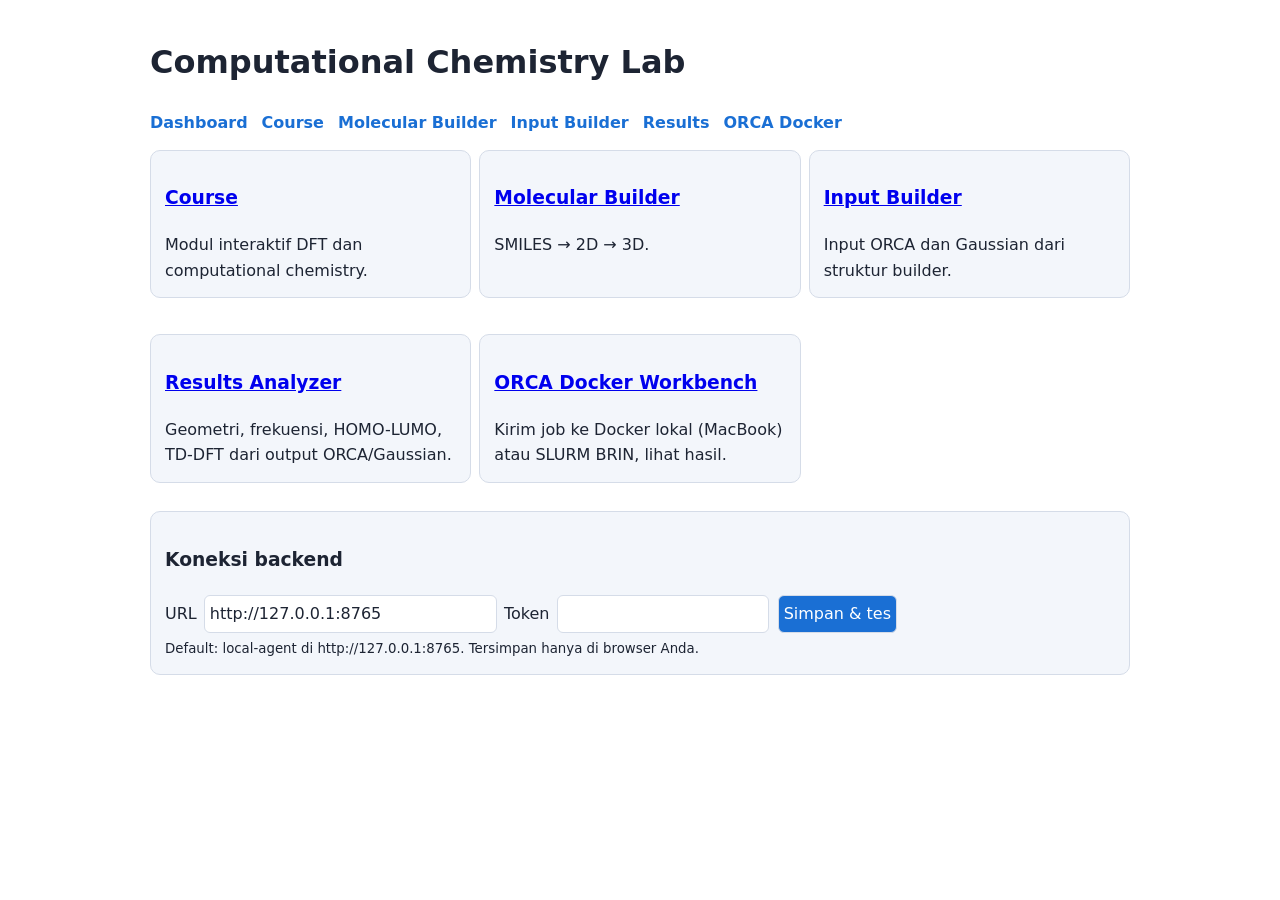
==== index.html @ 0c11ae40 "Add files via upload" ====
<!doctype html><html lang="id"><head><meta charset="utf-8"><meta name="viewport" content="width=device-width,initial-scale=1"><title>CompChem Lab</title><link rel="stylesheet" href="assets/css/style.css"><script src="assets/js/api.js"></script></head><body>
<h1>Computational Chemistry Lab</h1><nav><a href="index.html">Dashboard</a><a href="course.html">Course</a><a href="molecular-builder.html">Molecular Builder</a><a href="input-builder.html">Input Builder</a><a href="results-analyzer.html">Results</a><a href="orca-docker.html">ORCA Docker</a></nav>
<div class="grid">
<div class="card"><h3><a href="course.html">Course</a></h3>Modul interaktif DFT dan computational chemistry.</div>
<div class="card"><h3><a href="molecular-builder.html">Molecular Builder</a></h3>SMILES → 2D → 3D.</div>
<div class="card"><h3><a href="input-builder.html">Input Builder</a></h3>Input ORCA dan Gaussian dari struktur builder.</div>
<div class="card"><h3><a href="results-analyzer.html">Results Analyzer</a></h3>Geometri, frekuensi, HOMO-LUMO, TD-DFT dari output ORCA/Gaussian.</div>
<div class="card"><h3><a href="orca-docker.html">ORCA Docker Workbench</a></h3>Kirim job ke Docker lokal (MacBook) atau SLURM BRIN, lihat hasil.</div></div>
<div class="card"><h3>Koneksi backend</h3>URL <input id="u" size="30"> Token <input id="t" type="password" size="20"> <button onclick="sv()">Simpan &amp; tes</button> <span id="s"></span><br><small>Default: local-agent di http://127.0.0.1:8765. Tersimpan hanya di browser Anda.</small></div>
<script>const q=i=>document.getElementById(i);q('u').value=API.base();q('t').value=API.tok();
async function sv(){localStorage.cc_api=q('u').value.trim().replace(/\/$/,'');localStorage.cc_tok=q('t').value;try{const j=await(await API.f('/api/health')).json();q('s').innerHTML='<span class="ok">Terhubung. Backend: '+j.backends.join(', ')+'</span>'}catch(e){q('s').innerHTML='<span class="bad">Gagal: '+e.message+'</span>'}}</script></body></html>
---- assets/css/style.css ----
:root{--bg:#fff;--fg:#1d2433;--ac:#1a6fd4;--card:#f3f6fb;--bd:#d5dce8}
@media(prefers-color-scheme:dark){:root{--bg:#10151f;--fg:#e4e9f2;--ac:#6cb0ff;--card:#182030;--bd:#2c3850}}
body{font:16px/1.6 system-ui,sans-serif;background:var(--bg);color:var(--fg);max-width:980px;margin:auto;padding:16px}
nav a{margin-right:14px;color:var(--ac);font-weight:600;text-decoration:none}
.card{background:var(--card);border:1px solid var(--bd);border-radius:10px;padding:14px;margin:14px 0}
canvas{max-width:100%;background:var(--bg);border:1px solid var(--bd);border-radius:6px}
table{border-collapse:collapse;width:100%;font-size:14px}td,th{border:1px solid var(--bd);padding:3px 7px;text-align:left}
input,select,textarea,button{font:inherit;padding:5px;margin:2px;background:var(--bg);color:var(--fg);border:1px solid var(--bd);border-radius:6px}
button{background:var(--ac);color:#fff;cursor:pointer}textarea{width:98%;font-family:monospace}
.v{width:100%;height:340px;position:relative}.grid{display:grid;grid-template-columns:repeat(auto-fit,minmax(260px,1fr));gap:8px}
.ok{color:#1a9a4a;font-weight:700}.bad{color:#d33;font-weight:700}
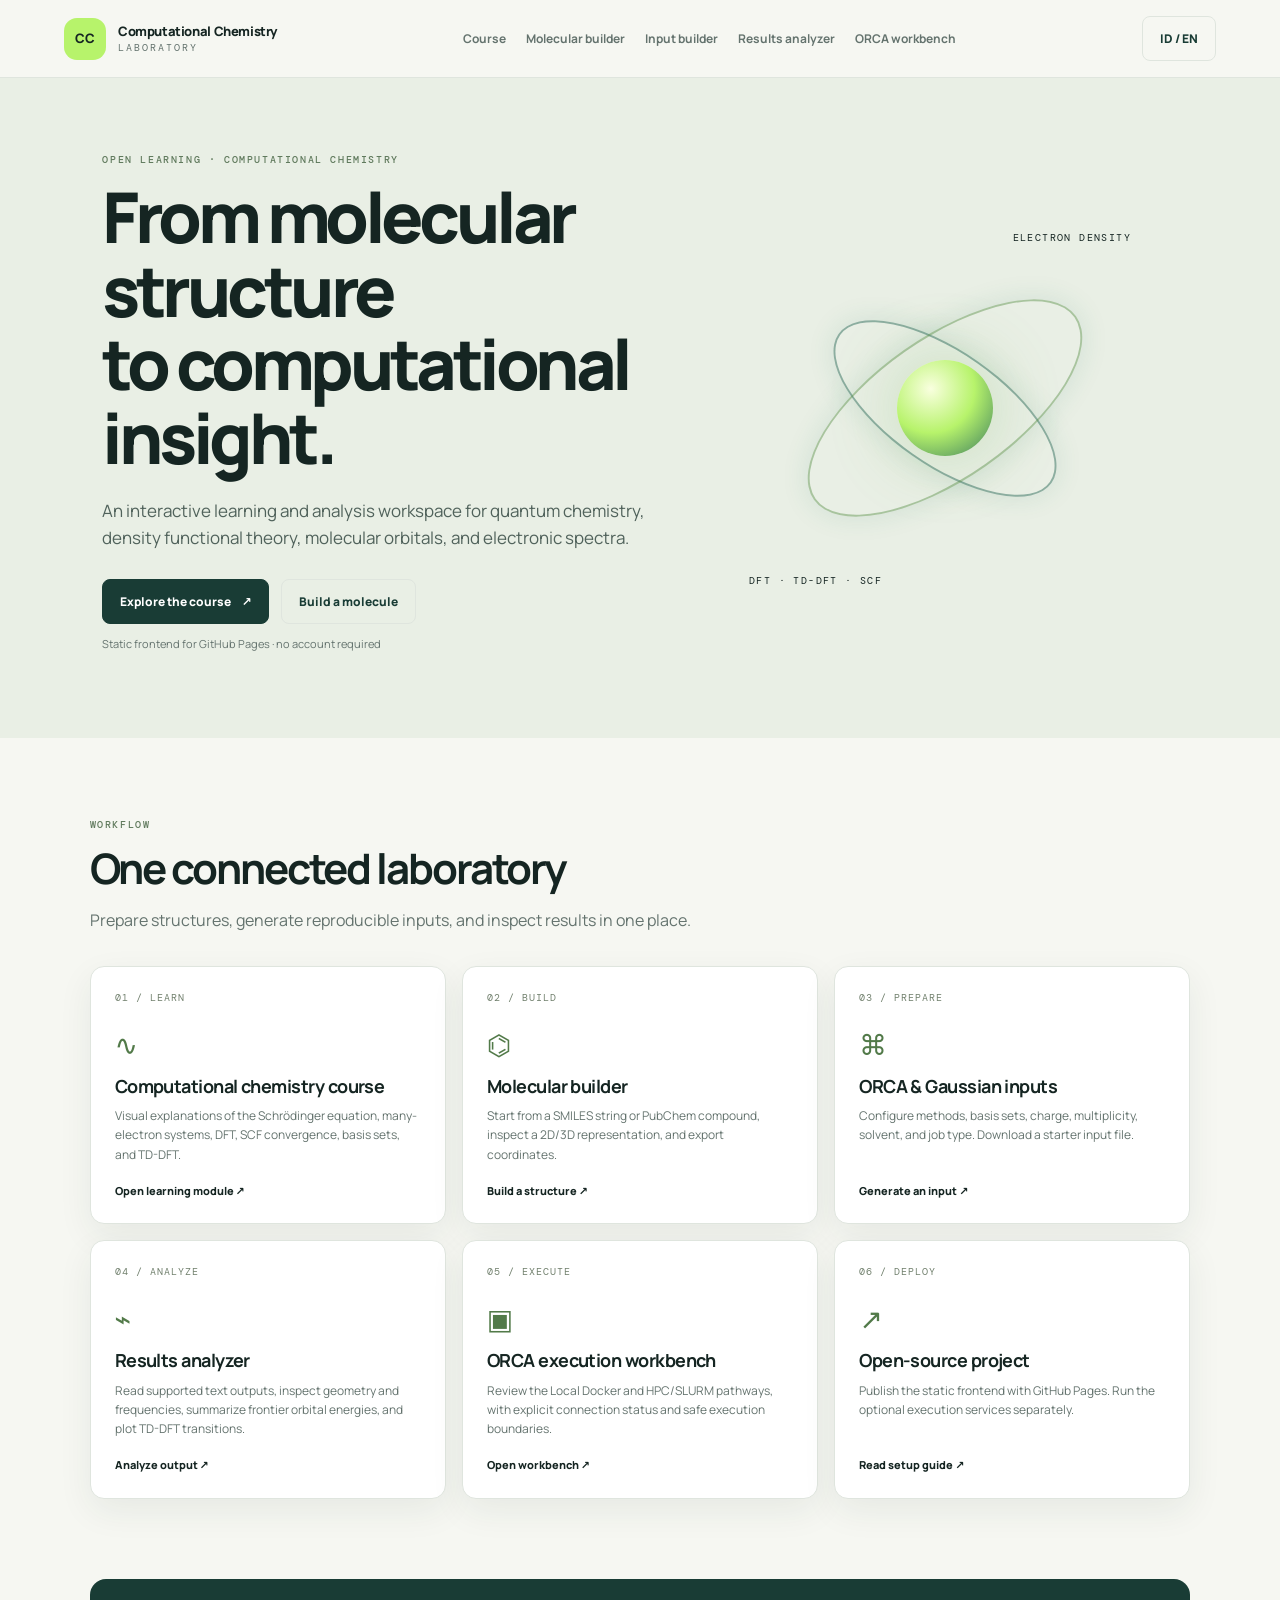
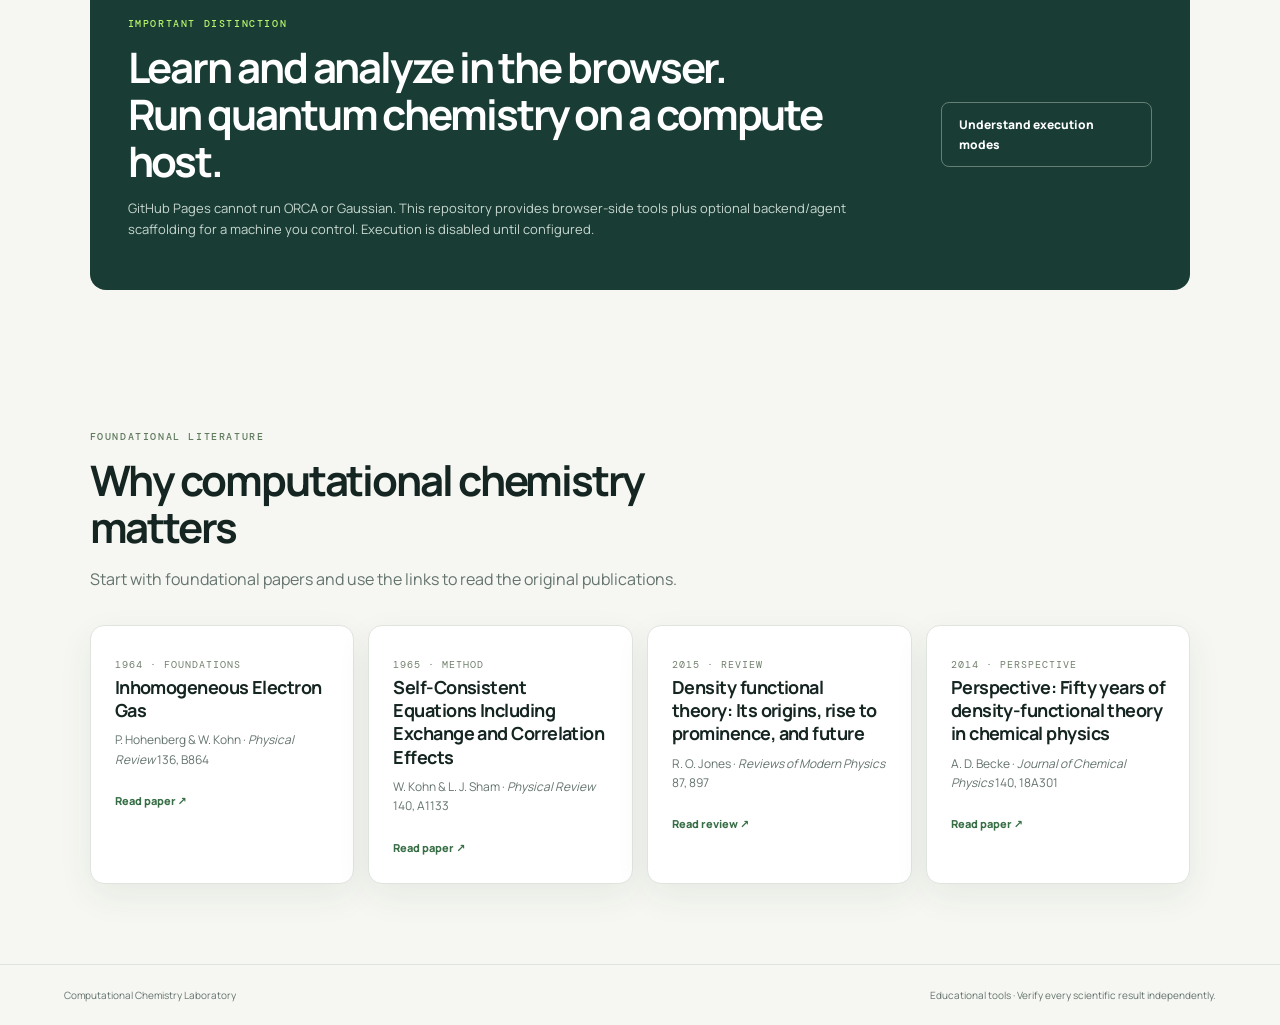
==== commit a5fa887b: "Add files via upload" ====
--- a/index.html
+++ b/index.html
@@ -1,11 +1,31 @@
-<!doctype html><html lang="id"><head><meta charset="utf-8"><meta name="viewport" content="width=device-width,initial-scale=1"><title>CompChem Lab</title><link rel="stylesheet" href="assets/css/style.css"><script src="assets/js/api.js"></script></head><body>
-<h1>Computational Chemistry Lab</h1><nav><a href="index.html">Dashboard</a><a href="course.html">Course</a><a href="molecular-builder.html">Molecular Builder</a><a href="input-builder.html">Input Builder</a><a href="results-analyzer.html">Results</a><a href="orca-docker.html">ORCA Docker</a></nav>
-<div class="grid">
-<div class="card"><h3><a href="course.html">Course</a></h3>Modul interaktif DFT dan computational chemistry.</div>
-<div class="card"><h3><a href="molecular-builder.html">Molecular Builder</a></h3>SMILES → 2D → 3D.</div>
-<div class="card"><h3><a href="input-builder.html">Input Builder</a></h3>Input ORCA dan Gaussian dari struktur builder.</div>
-<div class="card"><h3><a href="results-analyzer.html">Results Analyzer</a></h3>Geometri, frekuensi, HOMO-LUMO, TD-DFT dari output ORCA/Gaussian.</div>
-<div class="card"><h3><a href="orca-docker.html">ORCA Docker Workbench</a></h3>Kirim job ke Docker lokal (MacBook) atau SLURM BRIN, lihat hasil.</div></div>
-<div class="card"><h3>Koneksi backend</h3>URL <input id="u" size="30"> Token <input id="t" type="password" size="20"> <button onclick="sv()">Simpan &amp; tes</button> <span id="s"></span><br><small>Default: local-agent di http://127.0.0.1:8765. Tersimpan hanya di browser Anda.</small></div>
-<script>const q=i=>document.getElementById(i);q('u').value=API.base();q('t').value=API.tok();
-async function sv(){localStorage.cc_api=q('u').value.trim().replace(/\/$/,'');localStorage.cc_tok=q('t').value;try{const j=await(await API.f('/api/health')).json();q('s').innerHTML='<span class="ok">Terhubung. Backend: '+j.backends.join(', ')+'</span>'}catch(e){q('s').innerHTML='<span class="bad">Gagal: '+e.message+'</span>'}}</script></body></html>
+<!doctype html>
+<html lang="en">
+<head>
+<meta charset="utf-8"><meta name="viewport" content="width=device-width,initial-scale=1">
+<title>Computational Chemistry Laboratory</title>
+<link rel="stylesheet" href="assets/css/style.css">
+</head>
+<body>
+<header class="site-header"><a class="brand" href="index.html"><span class="brand-mark">CC</span><span>Computational Chemistry<br><small>LABORATORY</small></span></a>
+<nav><a href="course.html">Course</a><a href="molecular-builder.html">Molecular builder</a><a href="input-builder.html">Input builder</a><a href="results-analyzer.html">Results analyzer</a><a href="orca-docker.html">ORCA workbench</a></nav>
+<button id="langToggle" class="secondary">ID / EN</button></header>
+<main>
+<section class="hero"><div class="hero-copy"><p class="eyebrow">OPEN LEARNING · COMPUTATIONAL CHEMISTRY</p><h1>From molecular structure<br>to computational insight.</h1><p class="lead">An interactive learning and analysis workspace for quantum chemistry, density functional theory, molecular orbitals, and electronic spectra.</p><div class="hero-actions"><a class="button" href="course.html">Explore the course <span>↗</span></a><a class="button secondary" href="molecular-builder.html">Build a molecule</a></div><p class="note">Static frontend for GitHub Pages · no account required</p></div><div class="hero-visual"><div class="orbital orbital-a"></div><div class="orbital orbital-b"></div><div class="orbital-core"></div><div class="hero-label label-top">ELECTRON DENSITY</div><div class="hero-label label-bottom">DFT · TD-DFT · SCF</div></div></section>
+<section class="section"><div class="section-heading"><p class="eyebrow">WORKFLOW</p><h2>One connected laboratory</h2><p>Prepare structures, generate reproducible inputs, and inspect results in one place.</p></div>
+<div class="feature-grid">
+<a class="feature-card" href="course.html"><span class="card-number">01 / LEARN</span><span class="feature-icon">∿</span><h3>Computational chemistry course</h3><p>Visual explanations of the Schrödinger equation, many-electron systems, DFT, SCF convergence, basis sets, and TD-DFT.</p><span class="card-link">Open learning module ↗</span></a>
+<a class="feature-card" href="molecular-builder.html"><span class="card-number">02 / BUILD</span><span class="feature-icon">⌬</span><h3>Molecular builder</h3><p>Start from a SMILES string or PubChem compound, inspect a 2D/3D representation, and export coordinates.</p><span class="card-link">Build a structure ↗</span></a>
+<a class="feature-card" href="input-builder.html"><span class="card-number">03 / PREPARE</span><span class="feature-icon">⌘</span><h3>ORCA & Gaussian inputs</h3><p>Configure methods, basis sets, charge, multiplicity, solvent, and job type. Download a starter input file.</p><span class="card-link">Generate an input ↗</span></a>
+<a class="feature-card" href="results-analyzer.html"><span class="card-number">04 / ANALYZE</span><span class="feature-icon">⌁</span><h3>Results analyzer</h3><p>Read supported text outputs, inspect geometry and frequencies, summarize frontier orbital energies, and plot TD-DFT transitions.</p><span class="card-link">Analyze output ↗</span></a>
+<a class="feature-card" href="orca-docker.html"><span class="card-number">05 / EXECUTE</span><span class="feature-icon">▣</span><h3>ORCA execution workbench</h3><p>Review the Local Docker and HPC/SLURM pathways, with explicit connection status and safe execution boundaries.</p><span class="card-link">Open workbench ↗</span></a>
+<a class="feature-card" href="README.md"><span class="card-number">06 / DEPLOY</span><span class="feature-icon">↗</span><h3>Open-source project</h3><p>Publish the static frontend with GitHub Pages. Run the optional execution services separately.</p><span class="card-link">Read setup guide ↗</span></a>
+</div></section>
+<section class="callout"><div><p class="eyebrow">IMPORTANT DISTINCTION</p><h2>Learn and analyze in the browser.<br>Run quantum chemistry on a compute host.</h2><p>GitHub Pages cannot run ORCA or Gaussian. This repository provides browser-side tools plus optional backend/agent scaffolding for a machine you control. Execution is disabled until configured.</p></div><a class="button secondary" href="orca-docker.html">Understand execution modes</a></section>
+<section class="section paper-section"><div class="section-heading"><p class="eyebrow">FOUNDATIONAL LITERATURE</p><h2>Why computational chemistry matters</h2><p>Start with foundational papers and use the links to read the original publications.</p></div><div class="paper-grid">
+<article class="paper-card"><span class="paper-year">1964 · FOUNDATIONS</span><h3>Inhomogeneous Electron Gas</h3><p>P. Hohenberg & W. Kohn · <em>Physical Review</em> 136, B864</p><a href="https://doi.org/10.1103/PhysRev.136.B864" target="_blank" rel="noopener">Read paper ↗</a></article>
+<article class="paper-card"><span class="paper-year">1965 · METHOD</span><h3>Self-Consistent Equations Including Exchange and Correlation Effects</h3><p>W. Kohn & L. J. Sham · <em>Physical Review</em> 140, A1133</p><a href="https://doi.org/10.1103/PhysRev.140.A1133" target="_blank" rel="noopener">Read paper ↗</a></article>
+<article class="paper-card"><span class="paper-year">2015 · REVIEW</span><h3>Density functional theory: Its origins, rise to prominence, and future</h3><p>R. O. Jones · <em>Reviews of Modern Physics</em> 87, 897</p><a href="https://doi.org/10.1103/RevModPhys.87.897" target="_blank" rel="noopener">Read review ↗</a></article>
+<article class="paper-card"><span class="paper-year">2014 · PERSPECTIVE</span><h3>Perspective: Fifty years of density-functional theory in chemical physics</h3><p>A. D. Becke · <em>Journal of Chemical Physics</em> 140, 18A301</p><a href="https://doi.org/10.1063/1.4869598" target="_blank" rel="noopener">Read paper ↗</a></article>
+</div></section>
+</main><footer><span>Computational Chemistry Laboratory</span><span>Educational tools · Verify every scientific result independently.</span></footer>
+<script src="assets/js/common.js"></script></body></html>
--- a/assets/css/style.css
+++ b/assets/css/style.css
@@ -1,11 +1,7 @@
-:root{--bg:#fff;--fg:#1d2433;--ac:#1a6fd4;--card:#f3f6fb;--bd:#d5dce8}
-@media(prefers-color-scheme:dark){:root{--bg:#10151f;--fg:#e4e9f2;--ac:#6cb0ff;--card:#182030;--bd:#2c3850}}
-body{font:16px/1.6 system-ui,sans-serif;background:var(--bg);color:var(--fg);max-width:980px;margin:auto;padding:16px}
-nav a{margin-right:14px;color:var(--ac);font-weight:600;text-decoration:none}
-.card{background:var(--card);border:1px solid var(--bd);border-radius:10px;padding:14px;margin:14px 0}
-canvas{max-width:100%;background:var(--bg);border:1px solid var(--bd);border-radius:6px}
-table{border-collapse:collapse;width:100%;font-size:14px}td,th{border:1px solid var(--bd);padding:3px 7px;text-align:left}
-input,select,textarea,button{font:inherit;padding:5px;margin:2px;background:var(--bg);color:var(--fg);border:1px solid var(--bd);border-radius:6px}
-button{background:var(--ac);color:#fff;cursor:pointer}textarea{width:98%;font-family:monospace}
-.v{width:100%;height:340px;position:relative}.grid{display:grid;grid-template-columns:repeat(auto-fit,minmax(260px,1fr));gap:8px}
-.ok{color:#1a9a4a;font-weight:700}.bad{color:#d33;font-weight:700}
+@import url('https://fonts.googleapis.com/css2?family=DM+Mono:wght@400;500&family=Manrope:wght@400;500;600;700;800&display=swap');
+:root{--ink:#152522;--muted:#64736e;--paper:#f6f7f2;--white:#fff;--line:#dfe5de;--green:#b7f36b;--deep:#193c35;--mint:#e8f2e9;--orange:#e7a65a;--red:#b94b45;--shadow:0 12px 35px rgba(28,52,44,.07)}
+*{box-sizing:border-box}html{scroll-behavior:smooth;scroll-padding-top:90px}body{margin:0;background:var(--paper);color:var(--ink);font-family:Manrope,system-ui,sans-serif;line-height:1.6}a{color:inherit;text-decoration:none}button,input,select,textarea{font:inherit}button{cursor:pointer}.site-header{height:auto;min-height:78px;display:flex;align-items:center;justify-content:space-between;gap:22px;padding:16px clamp(18px,5vw,76px);border-bottom:1px solid var(--line);background:rgba(246,247,242,.94);position:sticky;top:0;z-index:10;backdrop-filter:blur(16px)}.brand{display:flex;align-items:center;gap:12px;font-size:13px;line-height:1.15;font-weight:800;letter-spacing:-.03em;white-space:nowrap}.brand small{font:10px 'DM Mono',monospace;letter-spacing:.2em;color:var(--muted)}.brand-mark{display:grid;place-items:center;width:42px;height:42px;background:var(--green);border-radius:13px;font-size:13px}.site-header nav{display:flex;align-items:center;gap:20px;flex-wrap:wrap}.site-header nav a{font-size:12px;color:var(--muted);font-weight:700}.site-header nav a:hover,.site-header nav a.active{color:var(--ink)}.button,.secondary{display:inline-flex;align-items:center;justify-content:center;gap:10px;padding:12px 17px;border:1px solid var(--deep);border-radius:8px;background:var(--deep);color:#fff;font-weight:800;font-size:12px;transition:transform .15s,background .15s}.button:hover,.secondary:hover{transform:translateY(-1px)}.secondary{background:transparent;color:var(--deep);border-color:var(--line)}.danger{background:#8f3733;border-color:#8f3733}.hero{min-height:570px;padding:75px clamp(20px,8vw,120px);display:grid;grid-template-columns:1.1fr .9fr;gap:40px;align-items:center;background:#e9efe5;overflow:hidden}.eyebrow{font:500 10px 'DM Mono',monospace;letter-spacing:.16em;color:#607a5d;margin:0 0 14px;text-transform:uppercase}.hero h1,.page-intro h1{font-size:clamp(38px,5.5vw,70px);line-height:1.05;letter-spacing:-.065em;margin:0 0 23px;font-weight:800}.lead{font-size:17px;max-width:600px;color:#50625b}.hero-actions{display:flex;gap:12px;flex-wrap:wrap;margin-top:27px}.note,.small{font-size:11px;color:var(--muted)}.hero-visual{height:390px;position:relative;display:grid;place-items:center}.orbital{position:absolute;width:290px;height:125px;border:2px solid rgba(28,93,77,.45);border-radius:50%;transform:rotate(35deg);box-shadow:0 0 28px rgba(37,122,91,.12)}.orbital-b{transform:rotate(-35deg);width:320px;height:142px;border-color:rgba(89,143,71,.45)}.orbital-a{width:260px;height:115px}.orbital-core{width:96px;height:96px;border-radius:50%;background:radial-gradient(circle at 35% 30%,#f9ffdf,#b7f36b 48%,#397b5e 100%);box-shadow:0 0 70px rgba(105,174,81,.3)}.hero-label{position:absolute;font:10px 'DM Mono',monospace;letter-spacing:.14em}.label-top{top:18px;right:10%}.label-bottom{bottom:16px;left:8%}.section{padding:80px clamp(20px,7vw,100px)}.section-heading{max-width:650px;margin-bottom:32px}.section-heading h2,.callout h2{font-size:clamp(28px,4vw,42px);letter-spacing:-.05em;line-height:1.12;margin:0 0 12px}.section-heading p:not(.eyebrow){color:var(--muted)}.feature-grid{display:grid;grid-template-columns:repeat(3,1fr);gap:16px}.feature-card,.paper-card{background:var(--white);border:1px solid var(--line);border-radius:14px;padding:24px;box-shadow:var(--shadow)}.feature-card{min-height:255px;display:flex;flex-direction:column;align-items:flex-start}.card-number,.paper-year{font:10px 'DM Mono',monospace;letter-spacing:.1em;color:#72816e}.feature-icon{font-size:28px;margin:18px 0 8px;color:#527a49}.feature-card h3,.paper-card h3{font-size:18px;line-height:1.3;letter-spacing:-.03em;margin:0 0 8px}.feature-card p,.paper-card p{font-size:12px;color:var(--muted);margin:0 0 18px}.card-link{margin-top:auto;font-size:11px;font-weight:800}.callout{margin:0 clamp(20px,7vw,100px) 60px;background:var(--deep);color:#fff;border-radius:16px;padding:38px;display:flex;align-items:center;justify-content:space-between;gap:30px}.callout .eyebrow{color:var(--green)}.callout p:not(.eyebrow){color:#c8d8d0;max-width:760px;font-size:13px}.callout .secondary{color:#fff;border-color:#648075}.paper-grid{display:grid;grid-template-columns:repeat(4,1fr);gap:14px}.paper-card a{font-size:11px;font-weight:800;color:#386e46}.site-header+.page-wrap{min-height:70vh}.page-wrap{max-width:1440px;margin:0 auto;padding:50px clamp(18px,5vw,72px) 80px}.page-intro{max-width:850px;margin-bottom:35px}.page-intro h1{font-size:clamp(36px,5vw,56px);margin-bottom:15px}.page-intro>p:last-child{max-width:760px;color:var(--muted)}.course-layout{display:grid;grid-template-columns:220px minmax(0,1fr);gap:25px;align-items:start}.lesson-nav{position:sticky;top:100px;background:#eef2eb;border:1px solid var(--line);border-radius:12px;padding:18px;display:flex;flex-direction:column;gap:6px}.lesson-nav a{font-size:11px;padding:8px;border-radius:6px;color:#52645b}.lesson-nav a:hover{background:white;color:var(--ink)}.lesson-content{display:grid;gap:18px}.panel{background:#fff;border:1px solid var(--line);border-radius:14px;padding:26px;box-shadow:var(--shadow);min-width:0}.lesson h2,.panel h2{font-size:25px;line-height:1.2;letter-spacing:-.04em;margin:0 0 12px}.lesson p,.panel p{font-size:13px}.lesson>p:not(.eyebrow){color:#5d6b65}.equation-card{margin:24px 0;background:#edf3eb;border-radius:12px;text-align:center;padding:23px}.equation{font:36px Georgia,serif;letter-spacing:.03em}.equation-card p{font-size:10px;color:var(--muted)}.visual-split{display:grid;grid-template-columns:.7fr 1.3fr;gap:26px;align-items:center}.mini-visual{min-height:230px;border-radius:12px;background:#122f2a;display:flex;flex-direction:column;align-items:center;justify-content:center;color:#c9e9a7;gap:14px;font-size:10px;text-align:center;padding:20px}.probability-cloud{width:150px;height:150px;border-radius:50%;background:radial-gradient(circle,#d9fda5 0,rgba(160,225,125,.65) 22%,rgba(83,163,132,.35) 48%,transparent 70%);filter:blur(2px)}.coordinate-meter{display:grid;gap:12px;margin-top:18px}.coordinate-meter>div{display:grid;grid-template-columns:90px 1fr;gap:7px;align-items:center;font-size:10px}.coordinate-meter b{grid-column:2;color:var(--muted);font-weight:500}.meter{height:7px;background:#edf0eb;border-radius:10px;overflow:hidden}.meter i{display:block;height:100%;background:#85b66b;border-radius:10px}.compare-grid{display:grid;grid-template-columns:1fr 1fr;gap:14px;margin-top:20px}.compare-grid>div,.concept-box{background:#f6f8f4;border:1px solid var(--line);padding:20px;border-radius:12px}.big-symbol{font-size:32px;color:#63934c}.coordinate-cubes{height:85px;display:flex;flex-wrap:wrap;gap:5px;align-items:center}.coordinate-cubes i{width:28px;height:28px;border-radius:5px;background:#a3c99a;box-shadow:inset 0 0 0 1px #79a66f}.coordinate-cubes i:nth-child(2n){transform:translateY(8px);background:#d0dfc8}.density-dots{height:85px;position:relative;display:flex;align-items:center;justify-content:center;gap:5px;flex-wrap:wrap}.density-dots i{width:18px;height:18px;border-radius:50%;background:#a6cf80;box-shadow:0 0 12px #cde8a9}.density-dots i:nth-child(3n){opacity:.45;transform:scale(.7)}.flow-diagram{display:flex;align-items:stretch;gap:9px;margin:25px 0;flex-wrap:wrap}.flow-diagram>div{flex:1;min-width:120px;background:#edf3eb;border:1px solid #d9e6d6;padding:15px;border-radius:9px;font-size:12px;font-weight:800}.flow-diagram small{font-weight:500;color:var(--muted)}.flow-diagram>span{align-self:center;color:#7e9c70}.notice{background:#f4f3e7;border-left:3px solid #b6a96c;padding:13px 16px;margin-top:20px;font-size:11px;color:#5e604e;border-radius:0 8px 8px 0}.scf-controls{display:flex;gap:18px;align-items:end;flex-wrap:wrap;margin:20px 0}.scf-controls label,.range-control label{display:flex;flex-direction:column;gap:5px;font-size:11px;color:var(--muted);min-width:180px}.scf-controls input[type=range],.range-control input{accent-color:#5b8e4e}.scf-controls output,.range-control output{font-weight:800;color:var(--ink)}.scf-controls select,select,input,textarea{border:1px solid var(--line);border-radius:7px;padding:10px;background:#fff;color:var(--ink);min-width:0}textarea{width:100%;font:12px 'DM Mono',monospace;line-height:1.55;resize:vertical}.chart-frame{background:#f9faf7;border:1px solid var(--line);border-radius:10px;padding:10px}.chart-frame canvas{width:100%;height:auto;display:block}.result-strip{margin:14px 0;padding:11px 13px;border-radius:8px;background:#edf3eb;color:#3b6840;font-size:11px}.result-strip.warning{background:#fbf0dc;color:#795b2e}.scf-steps{display:grid;grid-template-columns:repeat(5,1fr);gap:7px;margin:14px 0}.scf-steps div{padding:10px;background:#f1f4ef;border-radius:7px;font-size:10px;text-align:center}.basis-compare{display:grid;grid-template-columns:repeat(3,1fr);gap:12px;margin:22px 0}.basis-compare>div{background:#f7f8f4;padding:16px;border-radius:10px}.basis-dots{height:55px;display:flex;align-items:center;gap:4px}.basis-dots i{display:block;width:12px;height:12px;border-radius:50%;background:#8bb777}.basis-dots.split i:nth-child(odd){transform:scale(1.5)}.basis-dots.triple i:nth-child(3n){transform:scale(1.7);background:#c4dc94}.basis-compare p{font-size:10px;color:var(--muted)}.stationary-grid{display:grid;grid-template-columns:1fr 1fr;gap:20px;margin-top:25px}.surface{height:130px;background:#f0f4ed;position:relative;border-radius:8px;overflow:hidden}.surface:before{content:"";position:absolute;width:180%;height:100px;left:-40%;top:15px;border-radius:50%;border:2px solid #9fc294;transform:rotate(-15deg)}.surface-min:after{content:"";position:absolute;width:80px;height:80px;border-radius:50%;background:radial-gradient(circle,#a5ce8a,transparent 70%);left:calc(50% - 40px);top:24px}.surface-ts:after{content:"";position:absolute;width:140px;height:70px;border-radius:50%;background:radial-gradient(ellipse,#d8ad76,transparent 70%);left:calc(50% - 70px);top:30px}.orbital-level{margin:25px auto;max-width:480px;display:grid;grid-template-columns:1fr;gap:9px}.level-label{display:flex;justify-content:space-between;font-size:11px}.energy-line{height:4px;border-radius:4px}.lumo-line{background:#b8794f}.homo-line{background:#568b6a}.gap-arrow{text-align:center;color:var(--muted);font-size:11px;border-left:1px dashed #9aa69d;height:42px;margin-left:50%;padding-top:10px}.range-control{display:grid;grid-template-columns:1fr 1fr;gap:18px}.compact{max-width:350px}.formula-grid{display:grid;grid-template-columns:repeat(4,1fr);gap:10px;margin:20px 0}.formula-grid>div{display:flex;flex-direction:column;gap:5px;background:#edf3eb;padding:15px;border-radius:9px}.formula-grid b{font-size:22px}.formula-grid span{font:12px 'DM Mono',monospace}.formula-grid small{font-size:10px;color:var(--muted)}.reading-list{padding-left:18px}.reading-list li{margin:14px 0}.reading-list a{font-size:12px;font-weight:800;color:#386e46}.reading-list span{display:block;font-size:11px;color:var(--muted)}footer{border-top:1px solid var(--line);padding:22px clamp(20px,5vw,76px);display:flex;justify-content:space-between;gap:20px;color:var(--muted);font-size:10px}
+.workspace-grid,.builder-layout,.results-grid{display:grid;grid-template-columns:1fr 1fr;gap:18px;align-items:start}.panel-head{display:flex;align-items:center;justify-content:space-between;gap:15px;margin-bottom:18px}.panel-head h2{margin:0}.panel-head .eyebrow{margin-bottom:5px}.status-pill{font:10px 'DM Mono',monospace;padding:6px 9px;background:#edf3eb;border-radius:20px;color:#517348}.input-row,.button-row,.export-row{display:flex;gap:9px;align-items:center;flex-wrap:wrap}.input-row input{flex:1}.molecule-preview canvas{width:100%;height:auto;border:1px solid var(--line);border-radius:10px;background:#fbfcf8}.preview-meta{display:flex;gap:12px;margin-top:12px;font-size:10px}.preview-meta span{color:var(--muted)}.preview-meta code{overflow-wrap:anywhere}.export-row{margin-top:16px}.step-grid{display:grid;grid-template-columns:repeat(4,1fr);gap:12px}.step-grid>div{padding:18px;background:#f6f8f4;border-radius:10px}.step-index{display:grid;place-items:center;width:28px;height:28px;border-radius:8px;background:var(--green);font-size:11px;font-weight:800}.step-grid h3{font-size:13px}.step-grid p{font-size:11px;color:var(--muted)}.builder-layout{grid-template-columns:.95fr 1.05fr}.form-panel>label,.panel>label{display:block;margin:14px 0 7px;font-size:11px;font-weight:800}.segmented{display:flex;gap:9px;margin-bottom:15px}.segmented label{padding:8px 13px;border:1px solid var(--line);border-radius:7px;font-size:11px}.segmented input{accent-color:#4d7e46}.form-grid{display:grid;grid-template-columns:1fr 1fr;gap:12px;margin:14px 0}.form-grid label{display:flex;flex-direction:column;gap:5px;font-size:11px;color:var(--muted)}.form-grid input,.form-grid select{width:100%}.form-panel .button-row{margin-top:16px}.code-panel pre{background:#152622;color:#d8e9d6;padding:18px;border-radius:9px;overflow:auto;min-height:330px;font:11px 'DM Mono',monospace;line-height:1.7;white-space:pre}.code-panel .button{margin-top:12px}.upload-area{display:flex;justify-content:space-between;align-items:center;gap:20px}.upload-button{display:inline-flex;padding:12px 15px;background:var(--deep);color:white;border-radius:8px;font-size:11px;font-weight:800;cursor:pointer}.upload-button input{display:none}.metrics-grid{display:grid;grid-template-columns:repeat(4,1fr);gap:10px;margin-top:20px}.metric-card{padding:14px;background:#f6f8f4;border:1px solid var(--line);border-radius:9px;display:flex;flex-direction:column;gap:6px}.metric-card span{font-size:10px;color:var(--muted)}.metric-card strong{font-size:15px;overflow-wrap:anywhere}.results-grid{margin-top:18px}.wide{grid-column:1/-1}.table-scroll{overflow:auto;margin:14px 0}table{width:100%;border-collapse:collapse;font-size:11px;text-align:left}th,td{padding:10px 12px;border-bottom:1px solid var(--line);white-space:nowrap}th{font:10px 'DM Mono',monospace;color:var(--muted);background:#f8f9f6}.geometry-box{height:220px;background:#f5f7f2;border-radius:10px;display:grid;place-items:center;color:var(--muted);text-align:center;font-size:12px}.plot-area{min-height:260px}.execution-targets{display:grid;grid-template-columns:1fr 1fr;gap:15px;margin-bottom:18px}.target-card{display:flex;flex-direction:column;align-items:flex-start;text-align:left;gap:7px;padding:22px;background:#fff;border:1px solid var(--line);border-radius:12px;color:var(--ink)}.target-card.selected{border:2px solid #669456;background:#f1f7eb}.target-icon{font-size:26px;color:#56834a}.target-name{font-size:17px;font-weight:800}.target-card span:nth-child(3){font-size:11px;color:var(--muted)}.target-card b{font:10px 'DM Mono',monospace;color:#9b6e2d}.status-list{display:grid;gap:0;margin:20px 0}.status-list div{display:flex;justify-content:space-between;gap:15px;padding:12px 0;border-bottom:1px solid var(--line);font-size:11px}.status-list span{color:var(--muted)}.status-list b{text-align:right}.pathway{display:grid;justify-items:center;gap:5px;margin:15px 0}.pathway div{background:#eef3ea;border:1px solid #dce8d7;border-radius:7px;padding:10px 14px;width:100%;text-align:center;font-size:11px;font-weight:800}.pathway span{color:#749468}.checklist{display:grid;gap:12px}.checklist label{display:flex;gap:10px;align-items:flex-start;font-size:12px}.checklist input{margin-top:4px;accent-color:#5c8c4e}.empty-state{padding:25px}.muted{color:var(--muted)}.range-control{margin:15px 0}
+@media(max-width:1100px){.site-header{align-items:flex-start;flex-wrap:wrap}.site-header nav{order:3;width:100%;gap:15px}.feature-grid{grid-template-columns:repeat(2,1fr)}.paper-grid{grid-template-columns:repeat(2,1fr)}.hero{padding-top:55px}.course-layout{grid-template-columns:180px minmax(0,1fr)}}
+@media(max-width:760px){.hero{grid-template-columns:1fr;padding:45px 22px}.hero-visual{height:260px}.hero h1{font-size:44px}.section{padding:50px 20px}.feature-grid,.paper-grid,.workspace-grid,.builder-layout,.results-grid,.course-layout{grid-template-columns:1fr}.lesson-nav{position:static;display:grid;grid-template-columns:1fr 1fr}.lesson-nav .eyebrow{grid-column:1/-1}.visual-split,.compare-grid,.stationary-grid{grid-template-columns:1fr}.step-grid{grid-template-columns:1fr 1fr}.formula-grid{grid-template-columns:1fr 1fr}.scf-steps{grid-template-columns:1fr 1fr}.range-control{grid-template-columns:1fr}.metrics-grid{grid-template-columns:1fr 1fr}.wide{grid-column:auto}.callout{margin:0 20px 40px;padding:25px;flex-direction:column;align-items:flex-start}.upload-area{align-items:flex-start;flex-direction:column}footer{flex-direction:column}.site-header nav a{font-size:11px}.site-header{position:static}.page-wrap{padding-top:35px}.execution-targets{grid-template-columns:1fr}}
+@media(max-width:420px){.step-grid,.basis-compare,.metrics-grid,.formula-grid{grid-template-columns:1fr}.form-grid{grid-template-columns:1fr}.lesson-nav{grid-template-columns:1fr}.hero h1{font-size:37px}}
